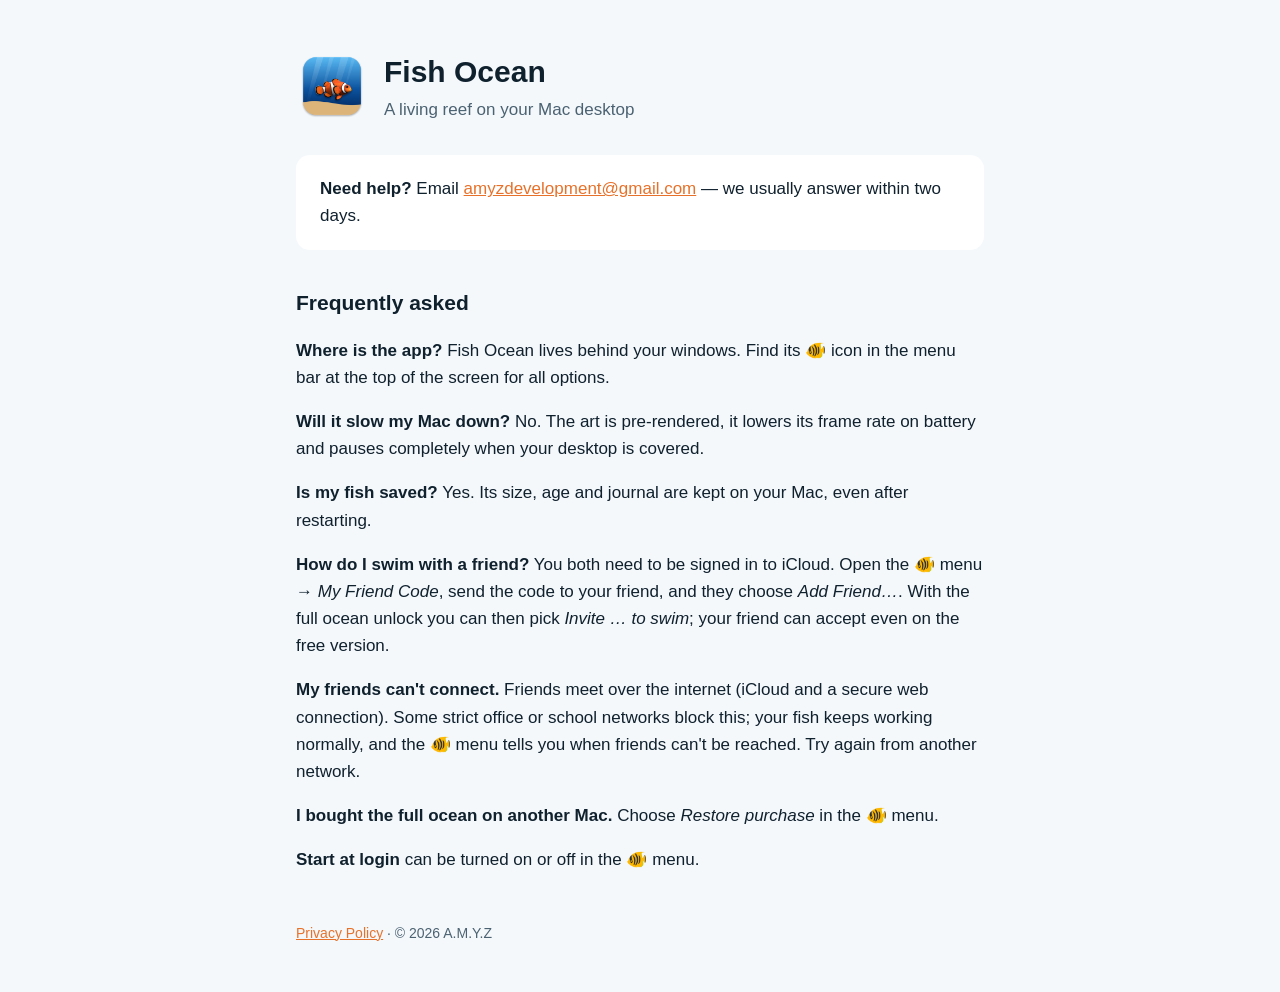
==== index.html @ 6734970a "Friends are internet-only; free users can accept visits; network-blocked help Co-Authored-By: Claude" ====
<!doctype html><html lang="en"><head><meta charset="utf-8"><meta name="viewport" content="width=device-width,initial-scale=1">
<title>Fish Ocean — Support</title><link rel="stylesheet" href="style.css"><link rel="icon" href="icon.png"></head><body><main>
<header><img src="icon.png" alt=""><div><h1>Fish Ocean</h1><p class="sub">A living reef on your Mac desktop</p></div></header>
<div class="card"><strong>Need help?</strong> Email <a href="mailto:amyzdevelopment@gmail.com">amyzdevelopment@gmail.com</a> — we usually answer within two days.</div>
<h2>Frequently asked</h2>
<p><strong>Where is the app?</strong> Fish Ocean lives behind your windows. Find its 🐠 icon in the menu bar at the top of the screen for all options.</p>
<p><strong>Will it slow my Mac down?</strong> No. The art is pre-rendered, it lowers its frame rate on battery and pauses completely when your desktop is covered.</p>
<p><strong>Is my fish saved?</strong> Yes. Its size, age and journal are kept on your Mac, even after restarting.</p>
<p><strong>How do I swim with a friend?</strong> You both need to be signed in to iCloud. Open the 🐠 menu → <em>My Friend Code</em>, send the code to your friend, and they choose <em>Add Friend…</em>. With the full ocean unlock you can then pick <em>Invite … to swim</em>; your friend can accept even on the free version.</p>
<p><strong>My friends can't connect.</strong> Friends meet over the internet (iCloud and a secure web connection). Some strict office or school networks block this; your fish keeps working normally, and the 🐠 menu tells you when friends can't be reached. Try again from another network.</p>
<p><strong>I bought the full ocean on another Mac.</strong> Choose <em>Restore purchase</em> in the 🐠 menu.</p>
<p><strong>Start at login</strong> can be turned on or off in the 🐠 menu.</p>
<footer><a href="privacy.html">Privacy Policy</a> · © 2026 A.M.Y.Z</footer>
</main></body></html>
---- style.css ----
:root{--bg:#f4f8fb;--fg:#10212e;--muted:#4b6272;--accent:#e8712a;--card:#fff}
@media (prefers-color-scheme:dark){:root{--bg:#07131c;--fg:#e6f0f6;--muted:#9bb3c2;--card:#0e2230}}
*{box-sizing:border-box}body{margin:0;background:var(--bg);color:var(--fg);font:17px/1.6 -apple-system,BlinkMacSystemFont,"Helvetica Neue",sans-serif}
main{max-width:720px;margin:0 auto;padding:48px 16px}
header{display:flex;gap:16px;align-items:center;margin-bottom:32px}header img{width:72px;height:72px}
h1{margin:0;font-size:30px}h2{margin-top:36px;font-size:21px}.sub{color:var(--muted);margin:0}
a{color:var(--accent)}.card{background:var(--card);border-radius:14px;padding:20px 24px;margin:16px 0}
footer{margin-top:48px;color:var(--muted);font-size:14px}
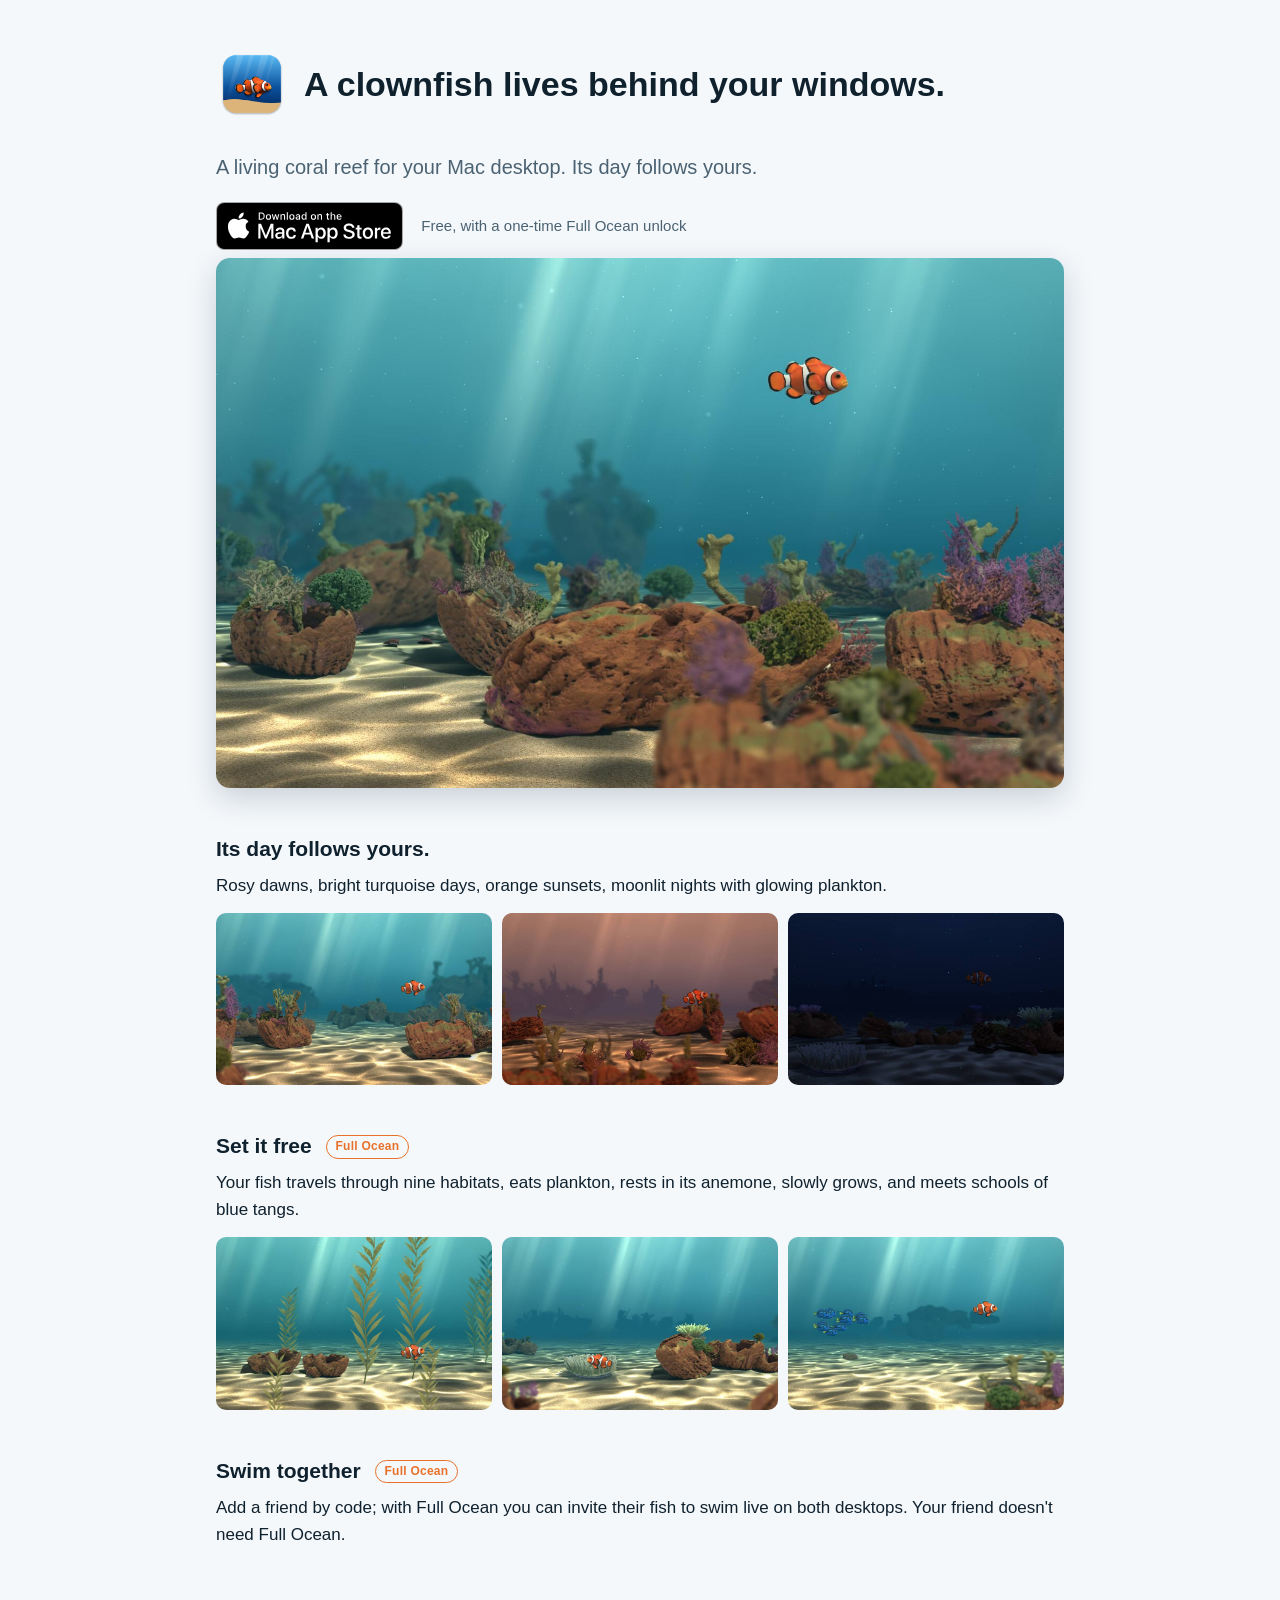
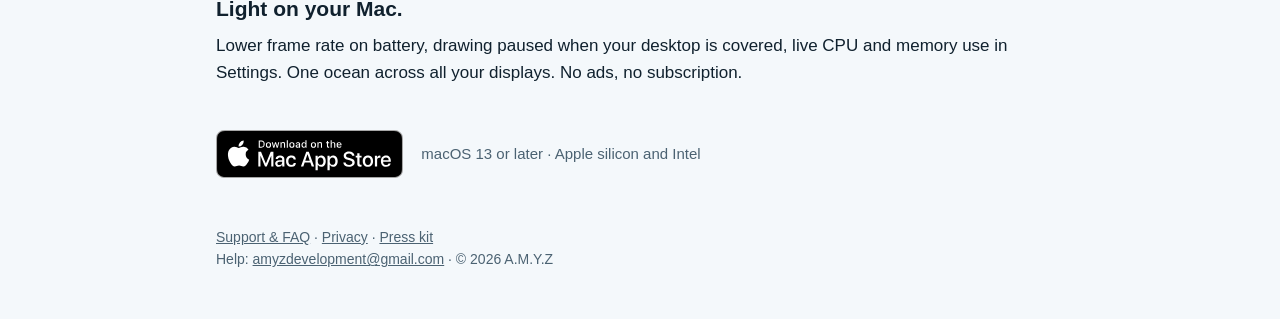
==== commit 5c5dba38: "Landing page at the root (support FAQ moves to support.html, fixed for 1.2), press kit page, images " ====
--- a/index.html
+++ b/index.html
@@ -1,14 +1,87 @@
 <!doctype html><html lang="en"><head><meta charset="utf-8"><meta name="viewport" content="width=device-width,initial-scale=1">
-<title>Fish Ocean — Support</title><link rel="stylesheet" href="style.css"><link rel="icon" href="icon.png"></head><body><main>
-<header><img src="icon.png" alt=""><div><h1>Fish Ocean</h1><p class="sub">A living reef on your Mac desktop</p></div></header>
-<div class="card"><strong>Need help?</strong> Email <a href="mailto:amyzdevelopment@gmail.com">amyzdevelopment@gmail.com</a> — we usually answer within two days.</div>
-<h2>Frequently asked</h2>
-<p><strong>Where is the app?</strong> Fish Ocean lives behind your windows. Find its 🐠 icon in the menu bar at the top of the screen for all options.</p>
-<p><strong>Will it slow my Mac down?</strong> No. The art is pre-rendered, it lowers its frame rate on battery and pauses completely when your desktop is covered.</p>
-<p><strong>Is my fish saved?</strong> Yes. Its size, age and journal are kept on your Mac, even after restarting.</p>
-<p><strong>How do I swim with a friend?</strong> You both need to be signed in to iCloud. Open the 🐠 menu → <em>My Friend Code</em>, send the code to your friend, and they choose <em>Add Friend…</em>. With the full ocean unlock you can then pick <em>Invite … to swim</em>; your friend can accept even on the free version.</p>
-<p><strong>My friends can't connect.</strong> Friends meet over the internet (iCloud and a secure web connection). Some strict office or school networks block this; your fish keeps working normally, and the 🐠 menu tells you when friends can't be reached. Try again from another network.</p>
-<p><strong>I bought the full ocean on another Mac.</strong> Choose <em>Restore purchase</em> in the 🐠 menu.</p>
-<p><strong>Start at login</strong> can be turned on or off in the 🐠 menu.</p>
-<footer><a href="privacy.html">Privacy Policy</a> · © 2026 A.M.Y.Z</footer>
+<title>Fish Ocean: live aquarium wallpaper for Mac</title>
+<meta name="description" content="A clownfish lives in a coral reef behind your windows. A living wallpaper for macOS that follows your time of day. Free on the Mac App Store.">
+<meta property="og:title" content="Fish Ocean: a clownfish lives behind your windows">
+<meta property="og:description" content="A living coral reef for your Mac desktop. Its day follows yours. Free on the Mac App Store.">
+<meta property="og:image" content="https://amityazdan.github.io/fishocean/img/hero-day.jpg">
+<meta property="og:type" content="website">
+<link rel="stylesheet" href="style.css"><link rel="icon" href="icon.png">
+<style>
+  main{max-width:880px}
+  .hero{margin:8px 0 28px}
+  .hero img,.hero video{display:block;width:100%;height:auto;border-radius:14px;box-shadow:0 10px 30px rgba(0,30,50,.18)}
+  .cta{display:flex;flex-wrap:wrap;align-items:center;gap:12px 18px;margin:20px 0 8px}
+  .cta img{height:48px;width:auto;display:block}
+  .cta span{color:var(--muted);font-size:15px}
+  .lead{font-size:20px;line-height:1.5;margin:6px 0 0;color:var(--muted)}
+  h1{font-size:34px;line-height:1.2}
+  section{margin:44px 0}
+  section h2{margin:0 0 6px}
+  section p{margin:0 0 14px}
+  .tag{display:inline-block;font-size:12px;font-weight:600;letter-spacing:.02em;color:var(--accent);border:1px solid var(--accent);border-radius:999px;padding:1px 9px;margin-left:8px;vertical-align:3px}
+  .row3{display:grid;grid-template-columns:repeat(3,1fr);gap:10px}
+  .row2{display:grid;grid-template-columns:repeat(2,1fr);gap:10px}
+  .row3 img,.row2 img{width:100%;height:auto;border-radius:10px;display:block}
+  ul.plain{padding-left:20px;margin:0}
+  footer a{color:var(--muted)}
+  .cta .badge-dark{display:none}
+  @media (prefers-color-scheme:dark){.cta .badge-light{display:none}.cta .badge-dark{display:block}}
+  @media (max-width:600px){h1{font-size:28px}.lead{font-size:18px}.row3{grid-template-columns:1fr}.row2{grid-template-columns:1fr}}
+</style></head><body><main>
+
+<header><img src="icon.png" alt=""><div><h1>A clownfish lives behind your windows.</h1></div></header>
+<p class="lead">A living coral reef for your Mac desktop. Its day follows yours.</p>
+
+<div class="cta">
+    <a href="https://apps.apple.com/app/id6816492901" aria-label="Download Fish Ocean on the Mac App Store">
+    <img class="badge-light" src="img/badge-mac-black.svg" alt="Download on the Mac App Store">
+    <img class="badge-dark" src="img/badge-mac-white.svg" alt="Download on the Mac App Store">
+  </a>
+  <span>Free, with a one-time Full Ocean unlock</span>
+</div>
+
+<figure class="hero"><img src="img/hero-day.jpg" alt="A clownfish swimming over a coral reef on a bright turquoise day" width="1600" height="1000"></figure>
+
+<section>
+  <h2>Its day follows yours.</h2>
+  <p>Rosy dawns, bright turquoise days, orange sunsets, moonlit nights with glowing plankton.</p>
+  <div class="row3">
+    <img src="img/day.jpg" alt="The reef on a bright turquoise day" loading="lazy">
+    <img src="img/warm.jpg" alt="The reef in warm, rosy light" loading="lazy">
+    <img src="img/night.jpg" alt="The reef at night with glowing plankton" loading="lazy">
+  </div>
+</section>
+
+<section>
+  <h2>Set it free <span class="tag">Full Ocean</span></h2>
+  <p>Your fish travels through nine habitats, eats plankton, rests in its anemone, slowly grows, and meets schools of blue tangs.</p>
+  <div class="row3">
+    <img src="img/kelp.jpg" alt="The clownfish swimming through a kelp forest" loading="lazy">
+    <img src="img/anemone.jpg" alt="The clownfish resting in its anemone" loading="lazy">
+    <img src="img/tangs.jpg" alt="A school of blue tangs passing the clownfish" loading="lazy">
+  </div>
+</section>
+
+<section>
+  <h2>Swim together <span class="tag">Full Ocean</span></h2>
+  <p>Add a friend by code; with Full Ocean you can invite their fish to swim live on both desktops. Your friend doesn't need Full Ocean.</p>
+  </section>
+
+<section>
+  <h2>Light on your Mac.</h2>
+  <p>Lower frame rate on battery, drawing paused when your desktop is covered, live CPU and memory use in Settings. One ocean across all your displays. No ads, no subscription.</p>
+</section>
+
+<div class="cta">
+  <a href="https://apps.apple.com/app/id6816492901" aria-label="Download Fish Ocean on the Mac App Store">
+    <img class="badge-light" src="img/badge-mac-black.svg" alt="Download on the Mac App Store">
+    <img class="badge-dark" src="img/badge-mac-white.svg" alt="Download on the Mac App Store">
+  </a>
+  <span>macOS 13 or later · Apple silicon and Intel</span>
+</div>
+
+<footer>
+  <a href="support.html">Support &amp; FAQ</a> · <a href="privacy.html">Privacy</a> · <a href="press.html">Press kit</a><br>
+  Help: <a href="mailto:amyzdevelopment@gmail.com">amyzdevelopment@gmail.com</a> · © 2026 A.M.Y.Z
+</footer>
 </main></body></html>
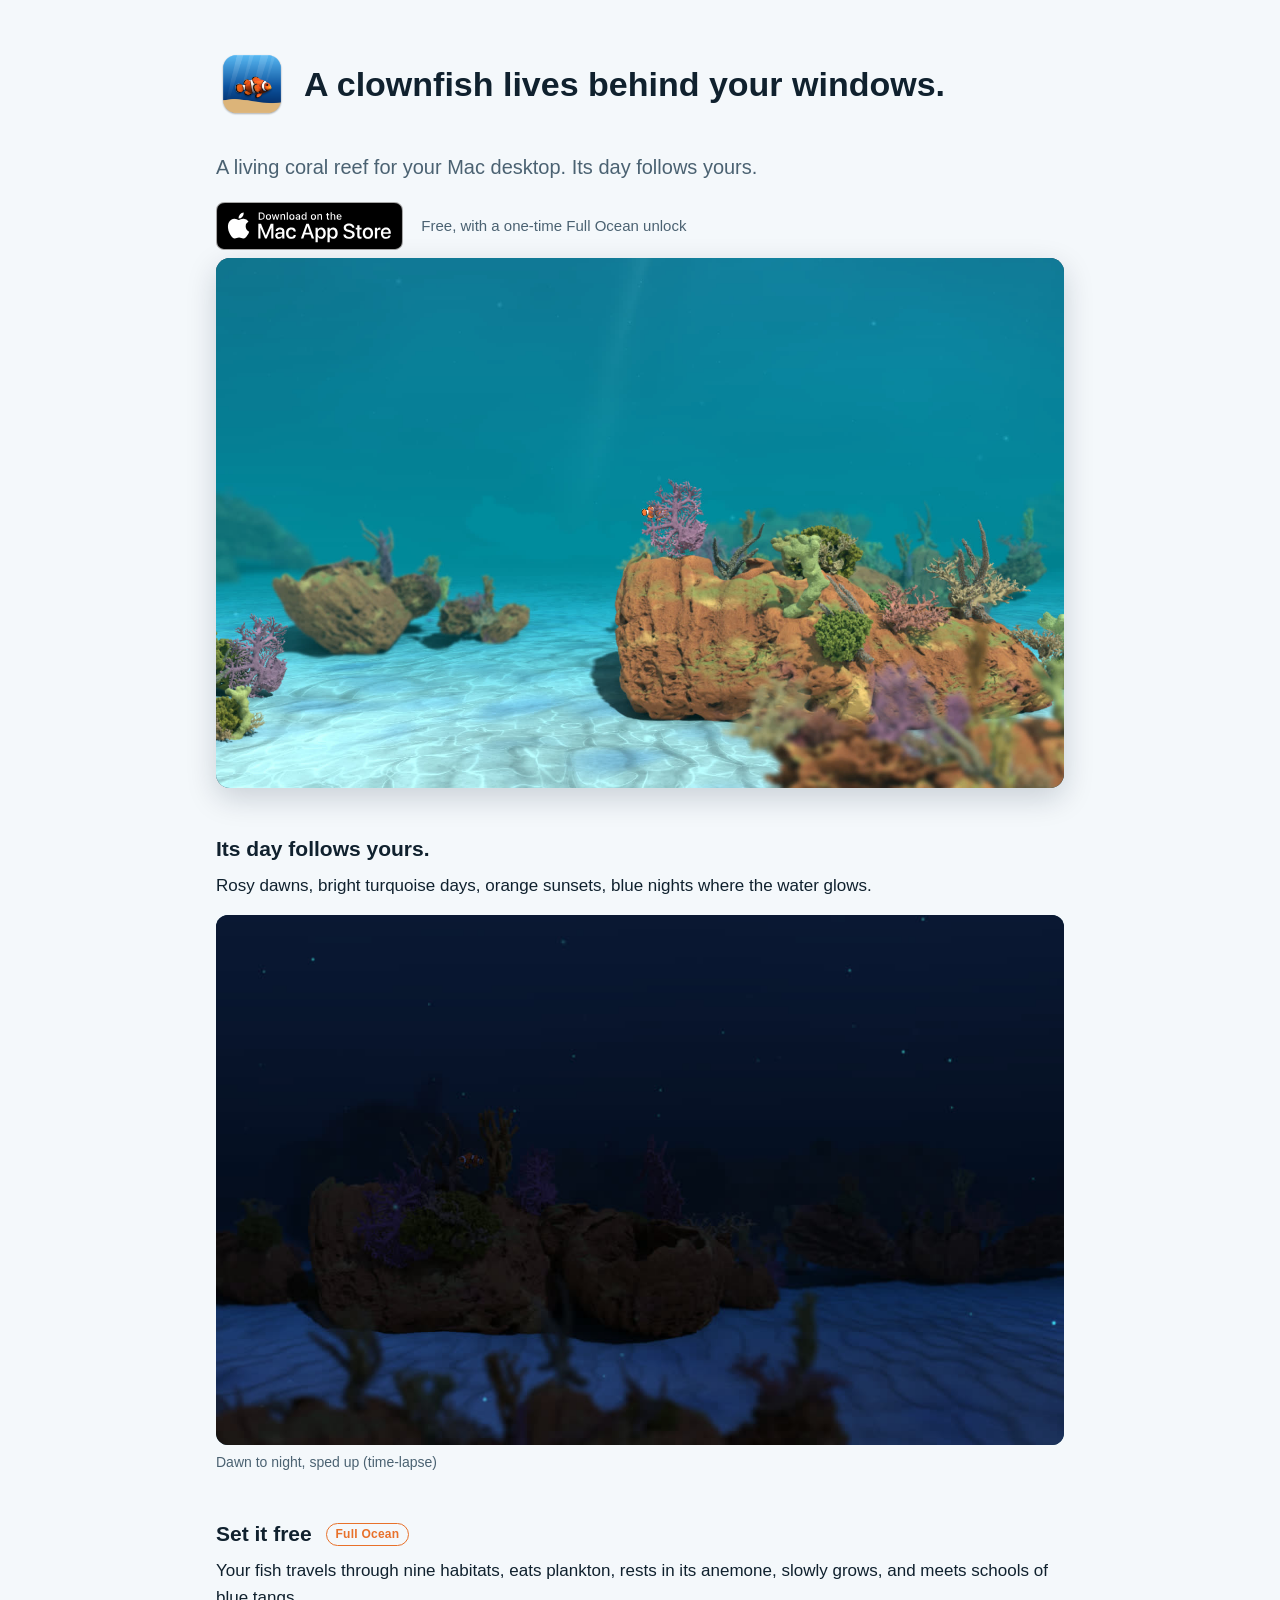
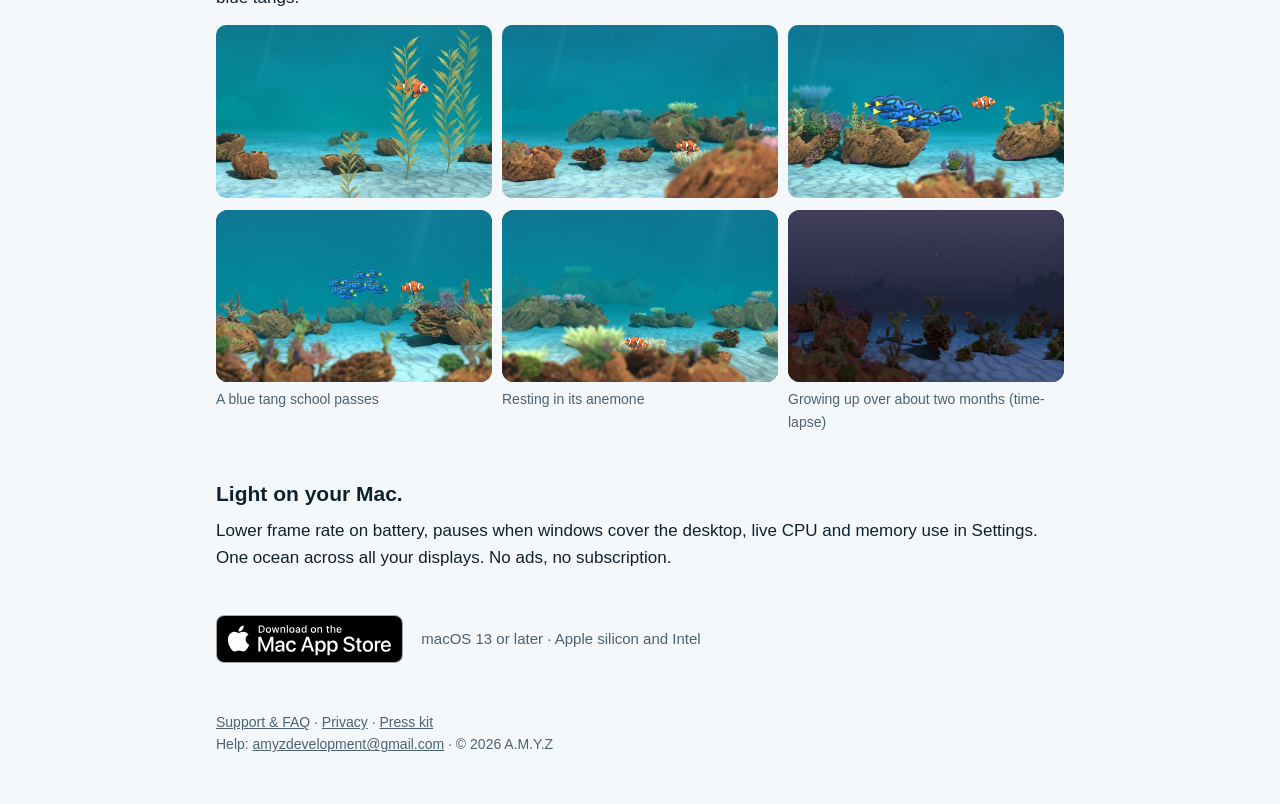
==== commit 25b4212f: "Landing: real 1.3.1 videos (free hero, day cycle, tangs, rest, growth) and new stills; plankton word" ====
--- a/index.html
+++ b/index.html
@@ -27,7 +27,15 @@
   .cta .badge-dark{display:none}
   @media (prefers-color-scheme:dark){.cta .badge-light{display:none}.cta .badge-dark{display:block}}
   @media (max-width:600px){h1{font-size:28px}.lead{font-size:18px}.row3{grid-template-columns:1fr}.row2{grid-template-columns:1fr}}
-</style></head><body><main>
+</style><style>
+video{display:block;width:100%;height:auto;border-radius:12px;background:#0b3a4f}
+.clip{margin:16px 0 0}.clip figcaption,.clips figcaption{font-size:14px;color:var(--muted);margin-top:6px}
+.clips{margin-top:12px}.clips figure{margin:0}
+</style>
+<script>
+document.addEventListener('DOMContentLoaded',function(){if(window.matchMedia&&matchMedia('(prefers-reduced-motion: reduce)').matches){document.querySelectorAll('video').forEach(function(v){v.removeAttribute('autoplay');v.pause();v.currentTime=0;});}});
+</script>
+</head><body><main>
 
 <header><img src="icon.png" alt=""><div><h1>A clownfish lives behind your windows.</h1></div></header>
 <p class="lead">A living coral reef for your Mac desktop. Its day follows yours.</p>
@@ -40,16 +48,12 @@
   <span>Free, with a one-time Full Ocean unlock</span>
 </div>
 
-<figure class="hero"><img src="img/hero-day.jpg" alt="A clownfish swimming over a coral reef on a bright turquoise day" width="1600" height="1000"></figure>
+<figure class="hero"><video src="img/hero.mp4" poster="img/hero-poster.jpg" width="1600" height="1000" autoplay muted loop playsinline preload="metadata" aria-label="A young clownfish swimming over its home reef: the free version"></video></figure>
 
 <section>
   <h2>Its day follows yours.</h2>
-  <p>Rosy dawns, bright turquoise days, orange sunsets, moonlit nights with glowing plankton.</p>
-  <div class="row3">
-    <img src="img/day.jpg" alt="The reef on a bright turquoise day" loading="lazy">
-    <img src="img/warm.jpg" alt="The reef in warm, rosy light" loading="lazy">
-    <img src="img/night.jpg" alt="The reef at night with glowing plankton" loading="lazy">
-  </div>
+  <p>Rosy dawns, bright turquoise days, orange sunsets, blue nights where the water glows.</p>
+  <figure class="clip"><video src="img/daycycle.mp4" poster="img/daycycle-poster.jpg" width="960" height="600" autoplay muted loop playsinline preload="metadata" aria-label="The reef from dawn through day and sunset to night"></video><figcaption>Dawn to night, sped up (time-lapse)</figcaption></figure>
 </section>
 
 <section>
@@ -60,16 +64,17 @@
     <img src="img/anemone.jpg" alt="The clownfish resting in its anemone" loading="lazy">
     <img src="img/tangs.jpg" alt="A school of blue tangs passing the clownfish" loading="lazy">
   </div>
+  <div class="row3 clips">
+    <figure><video src="img/tangs.mp4" poster="img/tangs-poster.jpg" width="960" height="600" autoplay muted loop playsinline preload="metadata" aria-label="A blue tang school swimming past the clownfish"></video><figcaption>A blue tang school passes</figcaption></figure>
+    <figure><video src="img/rest.mp4" poster="img/rest-poster.jpg" width="960" height="600" autoplay muted loop playsinline preload="metadata" aria-label="The clownfish resting in its anemone"></video><figcaption>Resting in its anemone</figcaption></figure>
+    <figure><video src="img/growth.mp4" poster="img/growth-poster.jpg" width="960" height="600" autoplay muted loop playsinline preload="metadata" aria-label="The clownfish growing up over about two months, sped up"></video><figcaption>Growing up over about two months (time-lapse)</figcaption></figure>
+  </div>
 </section>
 
-<section>
-  <h2>Swim together <span class="tag">Full Ocean</span></h2>
-  <p>Add a friend by code; with Full Ocean you can invite their fish to swim live on both desktops. Your friend doesn't need Full Ocean.</p>
-  </section>
 
 <section>
   <h2>Light on your Mac.</h2>
-  <p>Lower frame rate on battery, drawing paused when your desktop is covered, live CPU and memory use in Settings. One ocean across all your displays. No ads, no subscription.</p>
+  <p>Lower frame rate on battery, pauses when windows cover the desktop, live CPU and memory use in Settings. One ocean across all your displays. No ads, no subscription.</p>
 </section>
 
 <div class="cta">
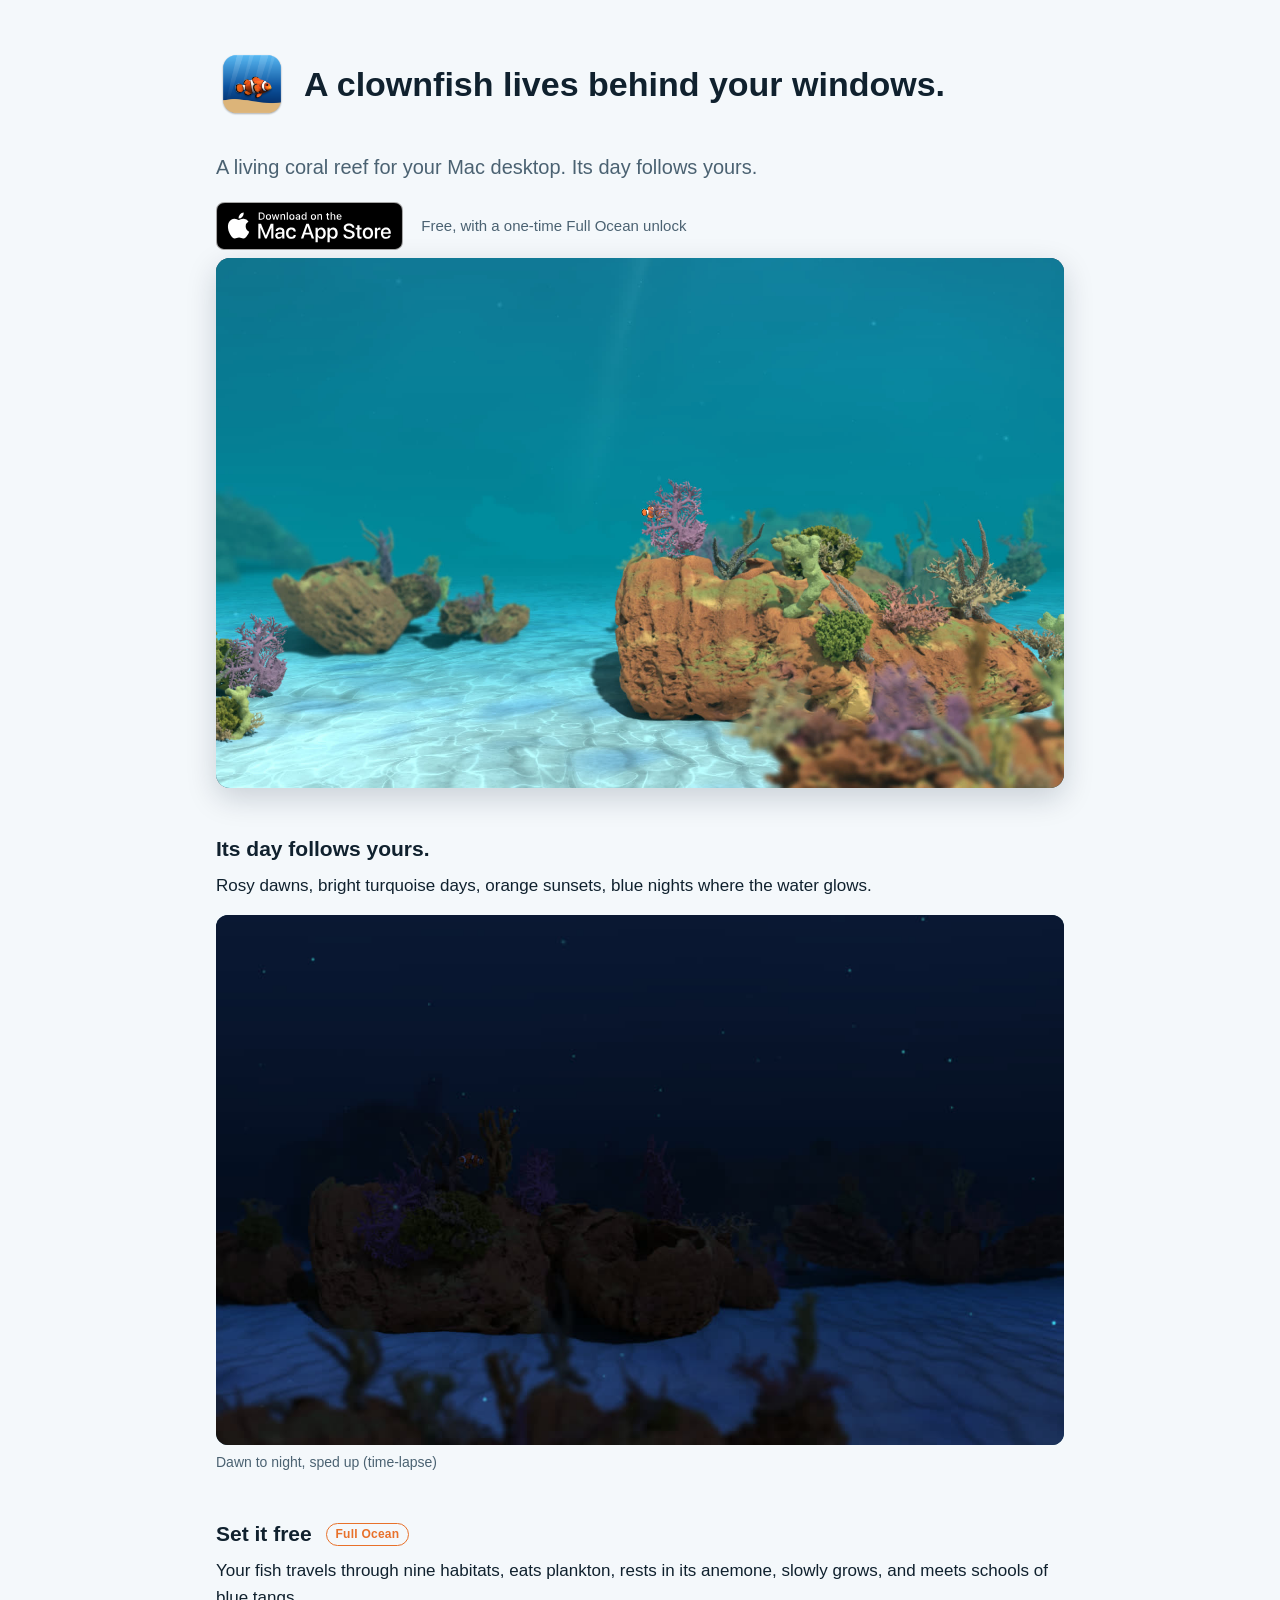
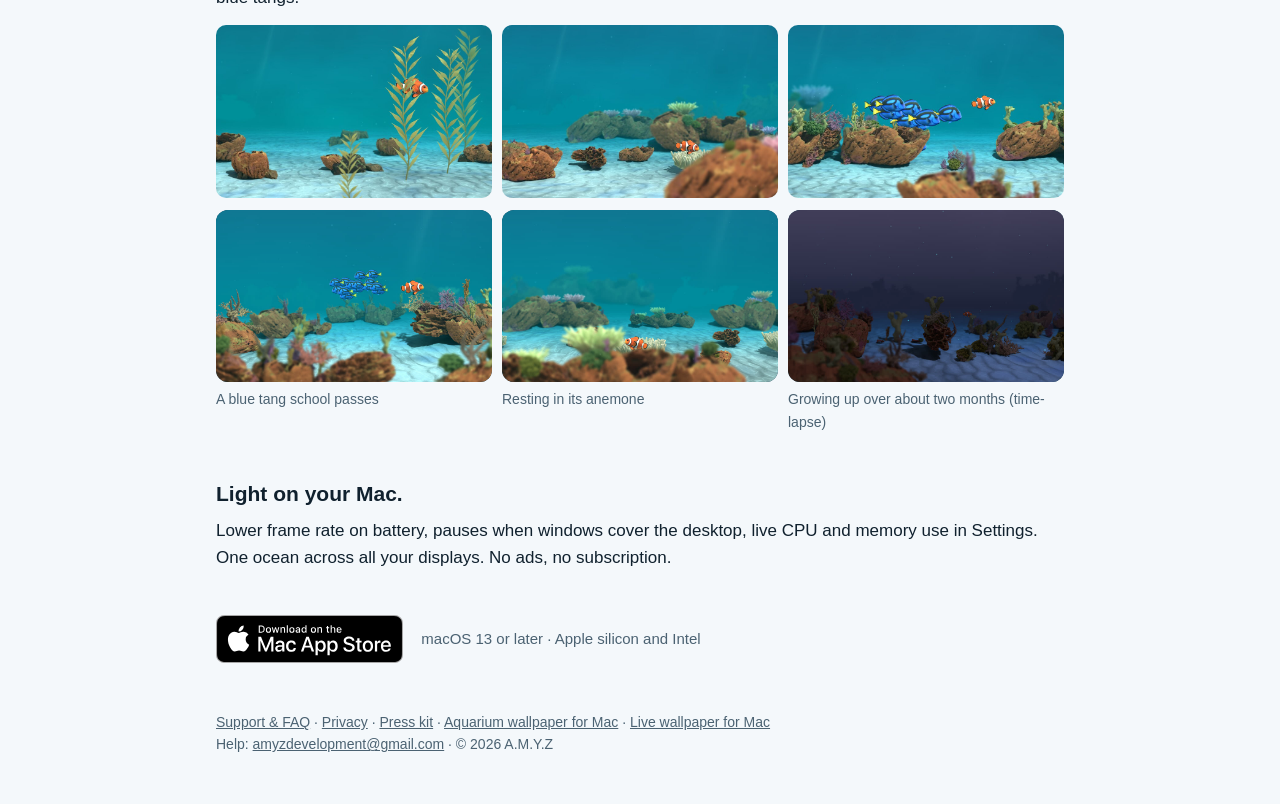
==== commit 8903bade: "Search pages (aquarium / live wallpaper for Mac) with real videos; downloadable press kit Co-Authore" ====
--- a/index.html
+++ b/index.html
@@ -86,7 +86,7 @@
 </div>
 
 <footer>
-  <a href="support.html">Support &amp; FAQ</a> · <a href="privacy.html">Privacy</a> · <a href="press.html">Press kit</a><br>
+  <a href="support.html">Support &amp; FAQ</a> · <a href="privacy.html">Privacy</a> · <a href="press.html">Press kit</a> · <a href="aquarium-wallpaper-mac.html">Aquarium wallpaper for Mac</a> · <a href="live-wallpaper-mac.html">Live wallpaper for Mac</a><br>
   Help: <a href="mailto:amyzdevelopment@gmail.com">amyzdevelopment@gmail.com</a> · © 2026 A.M.Y.Z
 </footer>
 </main></body></html>
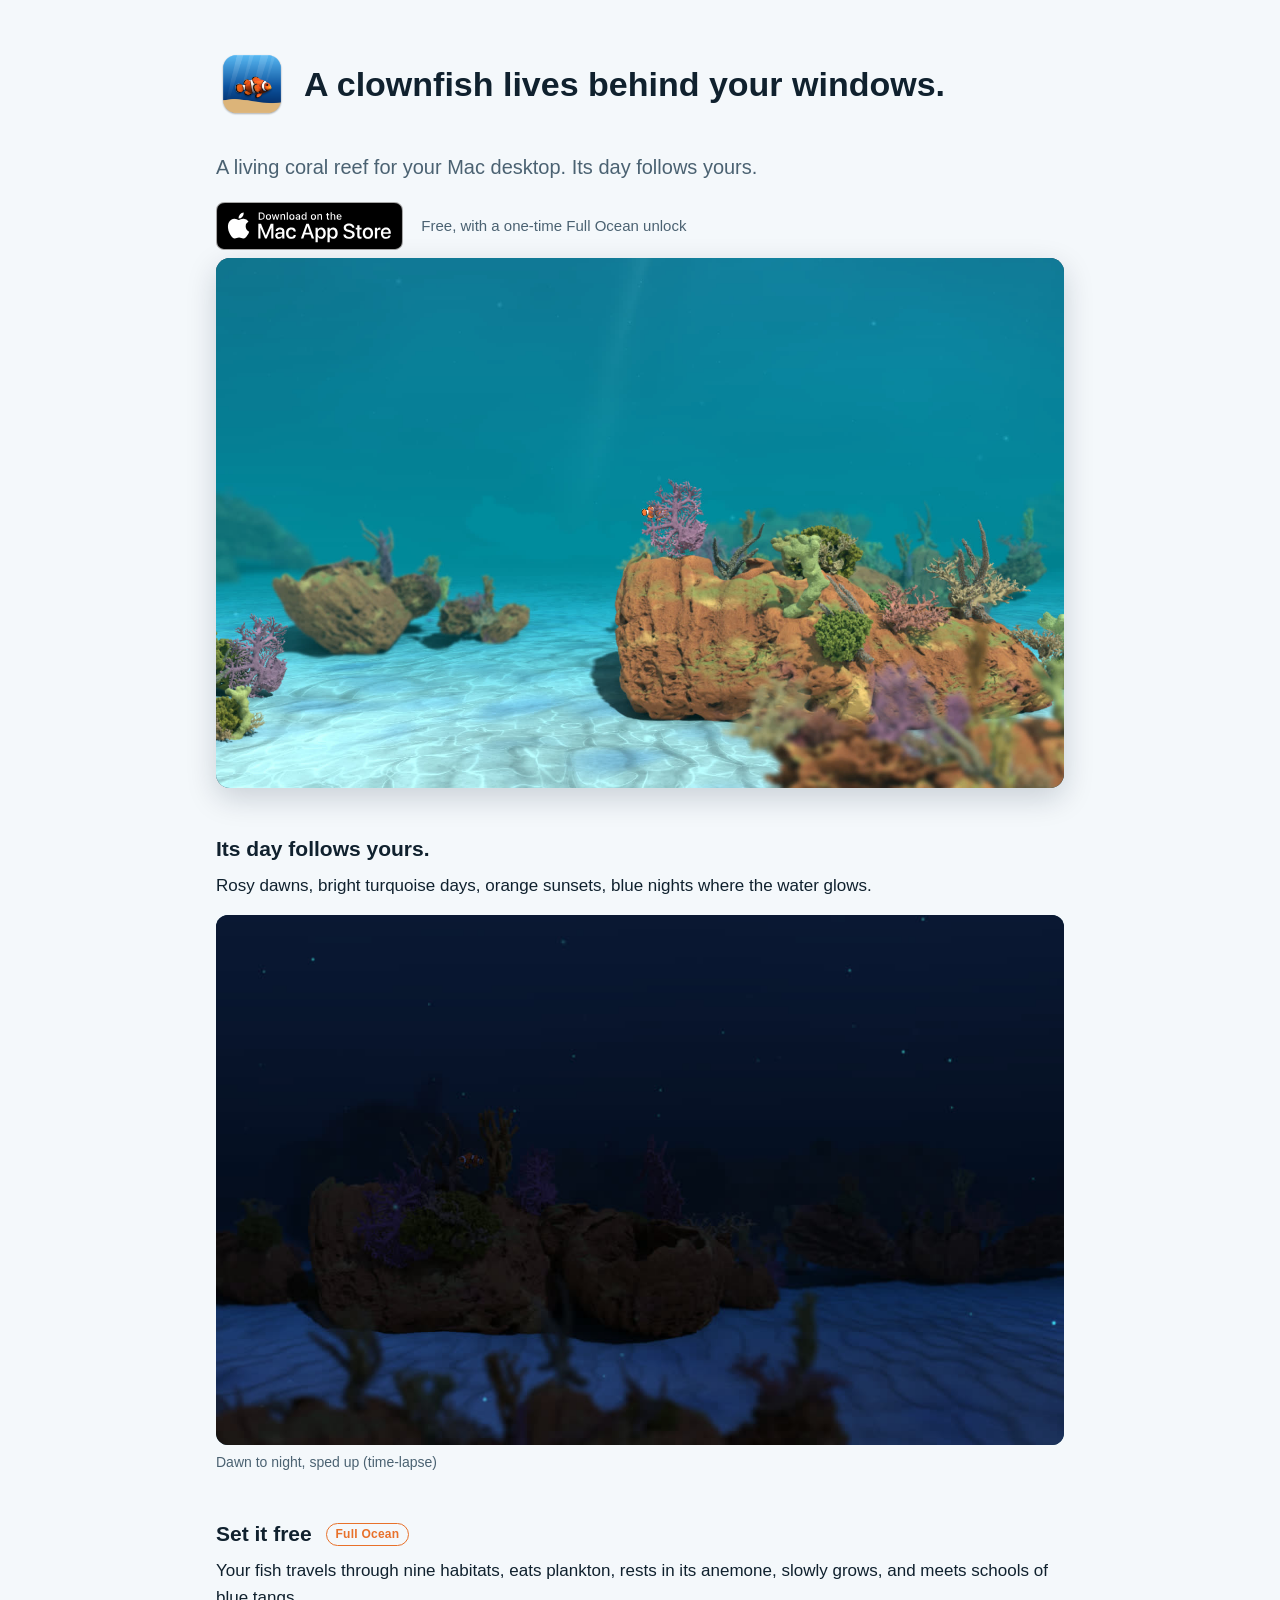
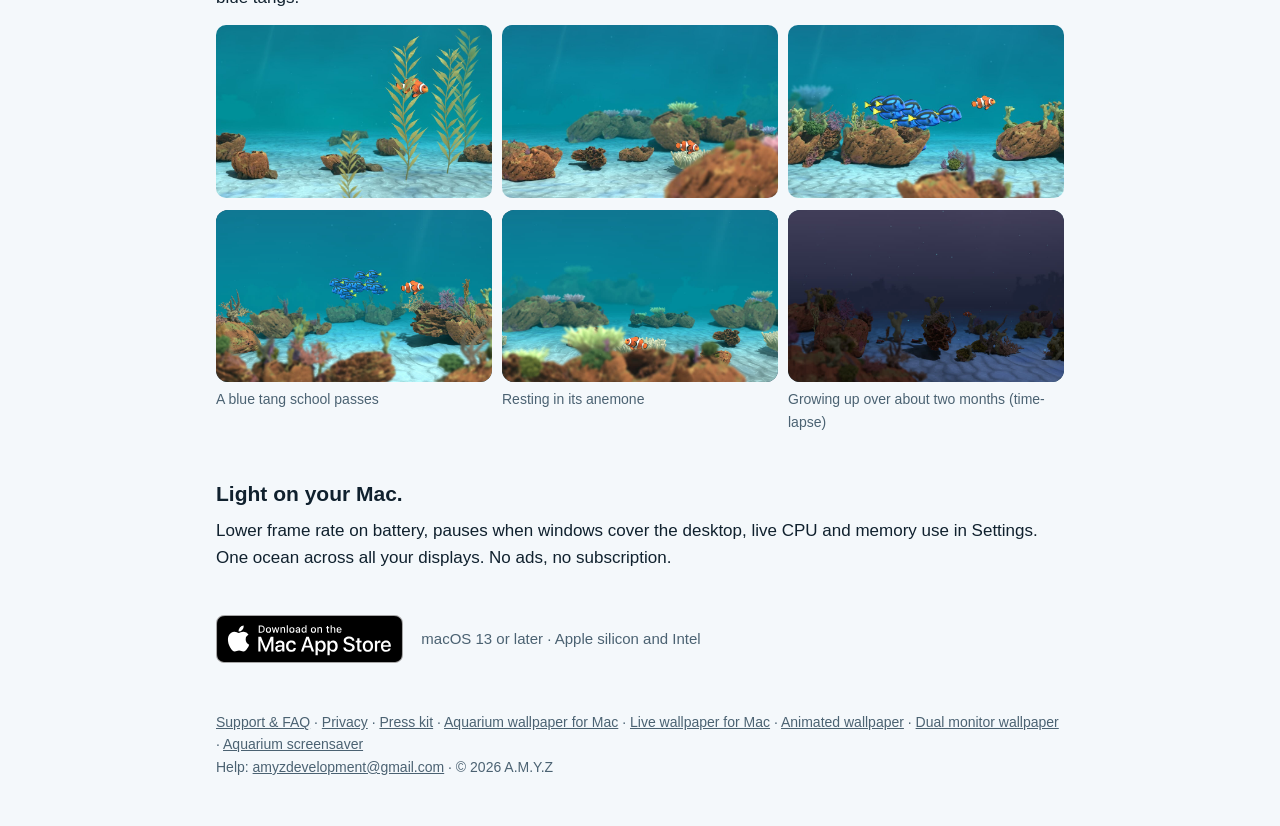
==== commit f6069270: "Search pages (animated, dual monitor, aquarium screensaver) and per-page App Store campaign links (p" ====
--- a/index.html
+++ b/index.html
@@ -41,7 +41,7 @@
 <p class="lead">A living coral reef for your Mac desktop. Its day follows yours.</p>
 
 <div class="cta">
-    <a href="https://apps.apple.com/app/id6816492901" aria-label="Download Fish Ocean on the Mac App Store">
+    <a href="https://apps.apple.com/app/apple-store/id6816492901?pt=125300087&amp;ct=site-home&amp;mt=8" aria-label="Download Fish Ocean on the Mac App Store">
     <img class="badge-light" src="img/badge-mac-black.svg" alt="Download on the Mac App Store">
     <img class="badge-dark" src="img/badge-mac-white.svg" alt="Download on the Mac App Store">
   </a>
@@ -78,7 +78,7 @@
 </section>
 
 <div class="cta">
-  <a href="https://apps.apple.com/app/id6816492901" aria-label="Download Fish Ocean on the Mac App Store">
+  <a href="https://apps.apple.com/app/apple-store/id6816492901?pt=125300087&amp;ct=site-home&amp;mt=8" aria-label="Download Fish Ocean on the Mac App Store">
     <img class="badge-light" src="img/badge-mac-black.svg" alt="Download on the Mac App Store">
     <img class="badge-dark" src="img/badge-mac-white.svg" alt="Download on the Mac App Store">
   </a>
@@ -86,7 +86,7 @@
 </div>
 
 <footer>
-  <a href="support.html">Support &amp; FAQ</a> · <a href="privacy.html">Privacy</a> · <a href="press.html">Press kit</a> · <a href="aquarium-wallpaper-mac.html">Aquarium wallpaper for Mac</a> · <a href="live-wallpaper-mac.html">Live wallpaper for Mac</a><br>
+  <a href="support.html">Support &amp; FAQ</a> · <a href="privacy.html">Privacy</a> · <a href="press.html">Press kit</a> · <a href="aquarium-wallpaper-mac.html">Aquarium wallpaper for Mac</a> · <a href="live-wallpaper-mac.html">Live wallpaper for Mac</a> · <a href="animated-wallpaper-mac.html">Animated wallpaper</a> · <a href="dual-monitor-wallpaper-mac.html">Dual monitor wallpaper</a> · <a href="aquarium-screensaver-mac.html">Aquarium screensaver</a><br>
   Help: <a href="mailto:amyzdevelopment@gmail.com">amyzdevelopment@gmail.com</a> · © 2026 A.M.Y.Z
 </footer>
 </main></body></html>
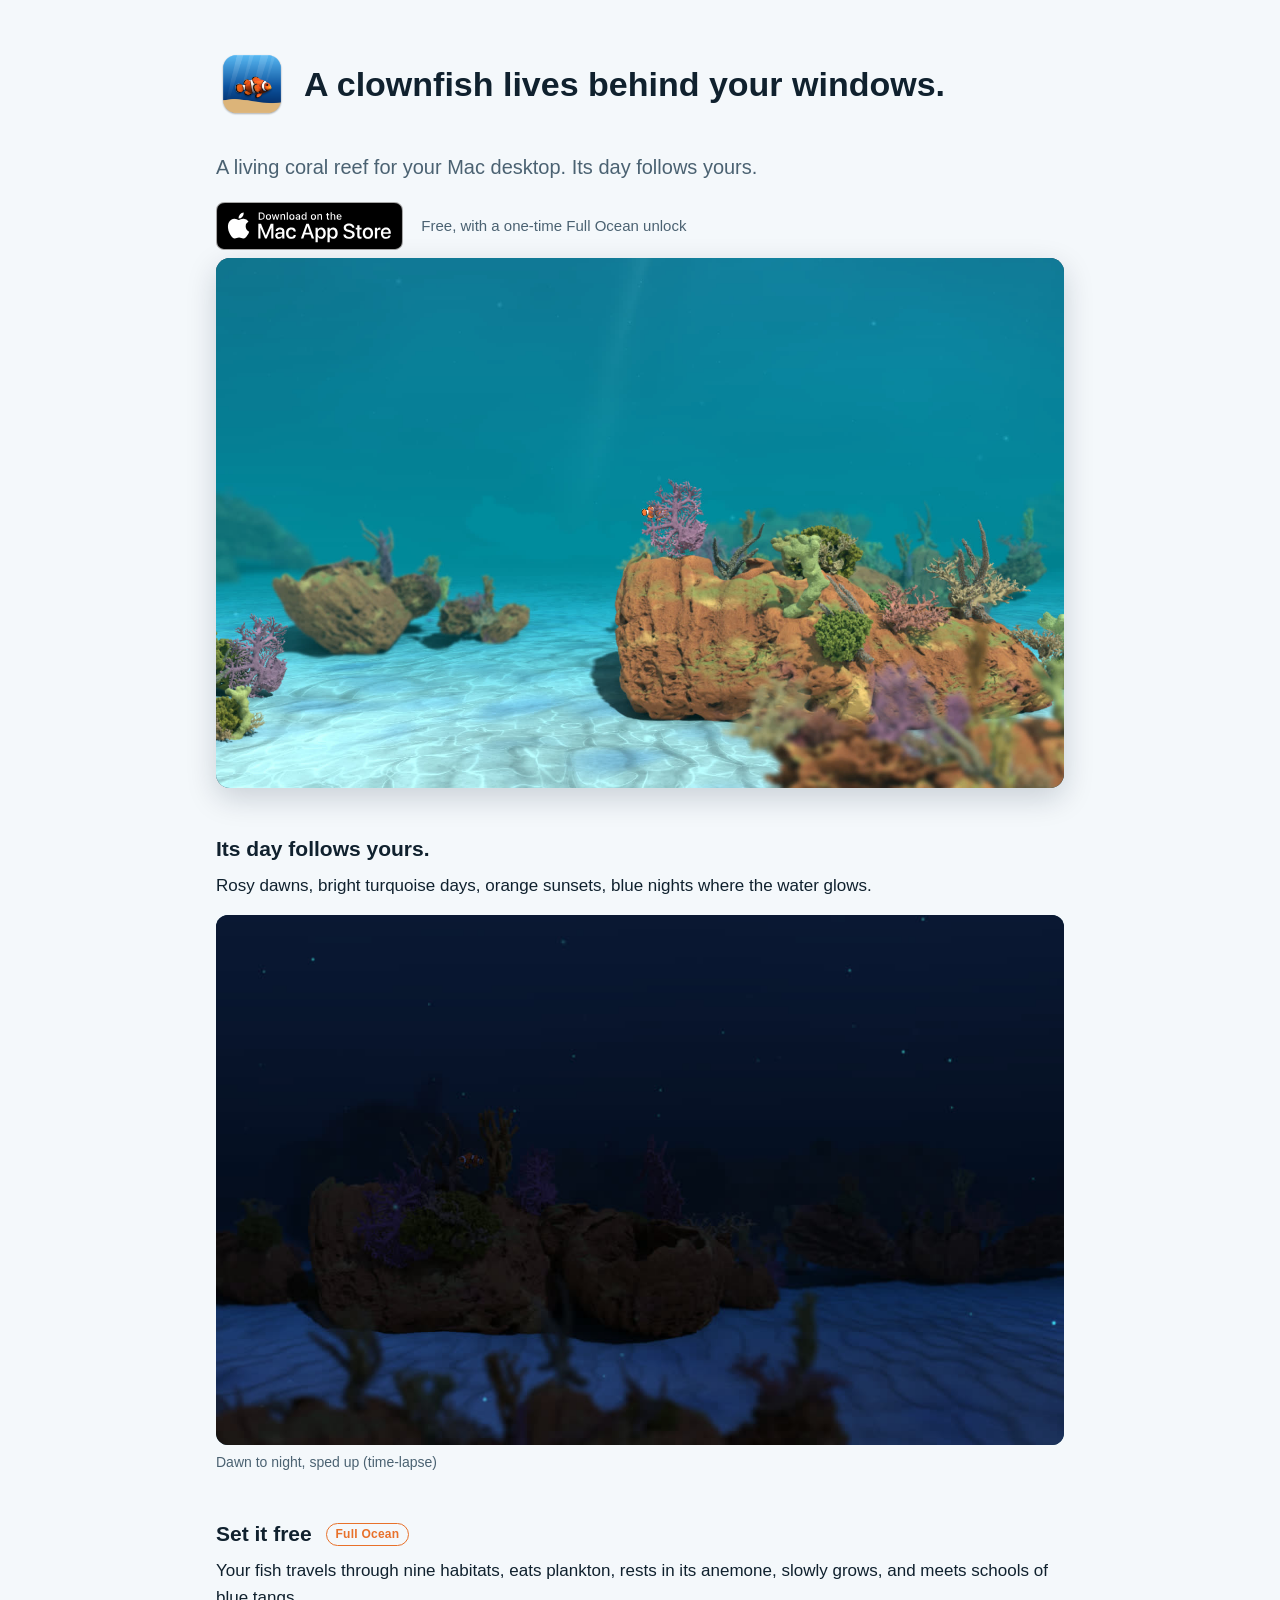
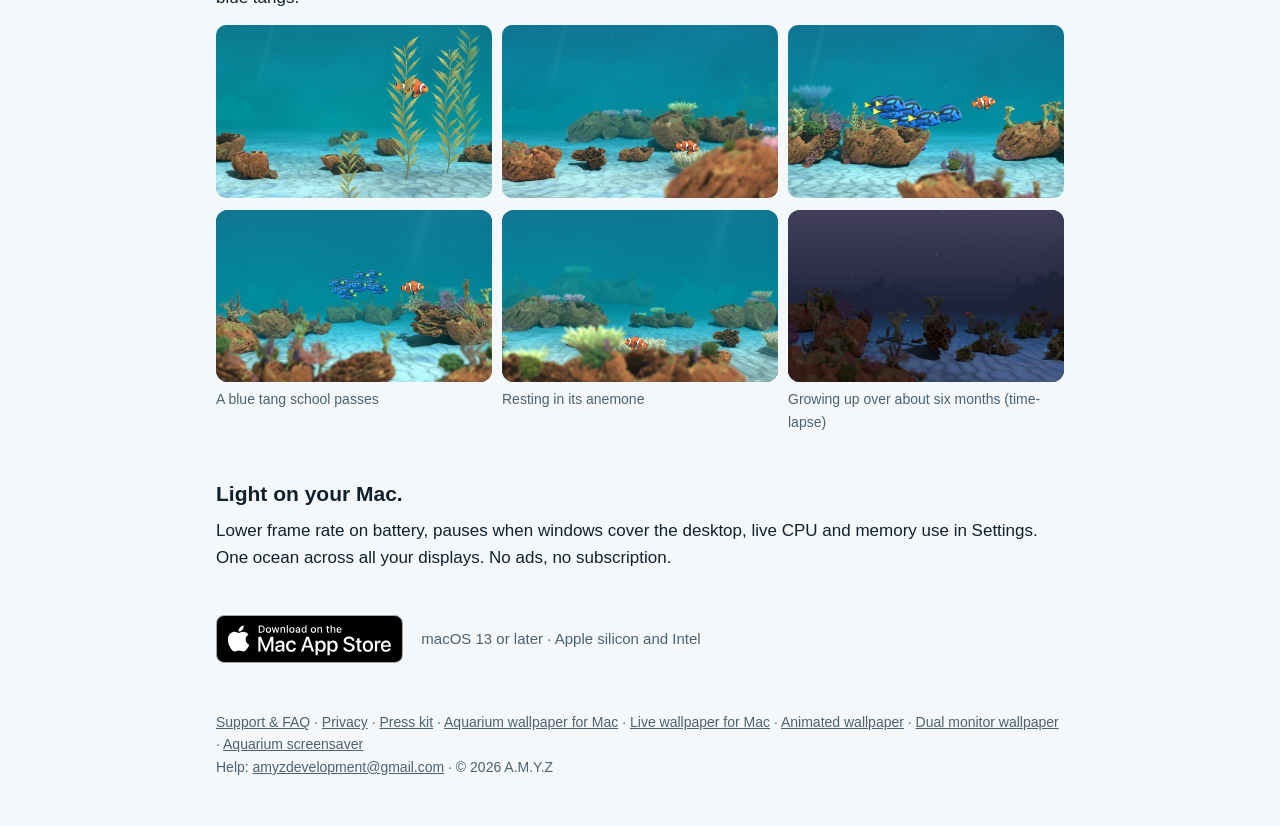
==== commit 2a381477: "Site: the fish grows over about six months (Mac 1.4.2 / Windows 1.0.3 and later)" ====
--- a/index.html
+++ b/index.html
@@ -67,7 +67,7 @@
   <div class="row3 clips">
     <figure><video src="img/tangs.mp4" poster="img/tangs-poster.jpg" width="960" height="600" autoplay muted loop playsinline preload="metadata" aria-label="A blue tang school swimming past the clownfish"></video><figcaption>A blue tang school passes</figcaption></figure>
     <figure><video src="img/rest.mp4" poster="img/rest-poster.jpg" width="960" height="600" autoplay muted loop playsinline preload="metadata" aria-label="The clownfish resting in its anemone"></video><figcaption>Resting in its anemone</figcaption></figure>
-    <figure><video src="img/growth.mp4" poster="img/growth-poster.jpg" width="960" height="600" autoplay muted loop playsinline preload="metadata" aria-label="The clownfish growing up over about two months, sped up"></video><figcaption>Growing up over about two months (time-lapse)</figcaption></figure>
+    <figure><video src="img/growth.mp4" poster="img/growth-poster.jpg" width="960" height="600" autoplay muted loop playsinline preload="metadata" aria-label="The clownfish growing up over about six months, sped up"></video><figcaption>Growing up over about six months (time-lapse)</figcaption></figure>
   </div>
 </section>
 
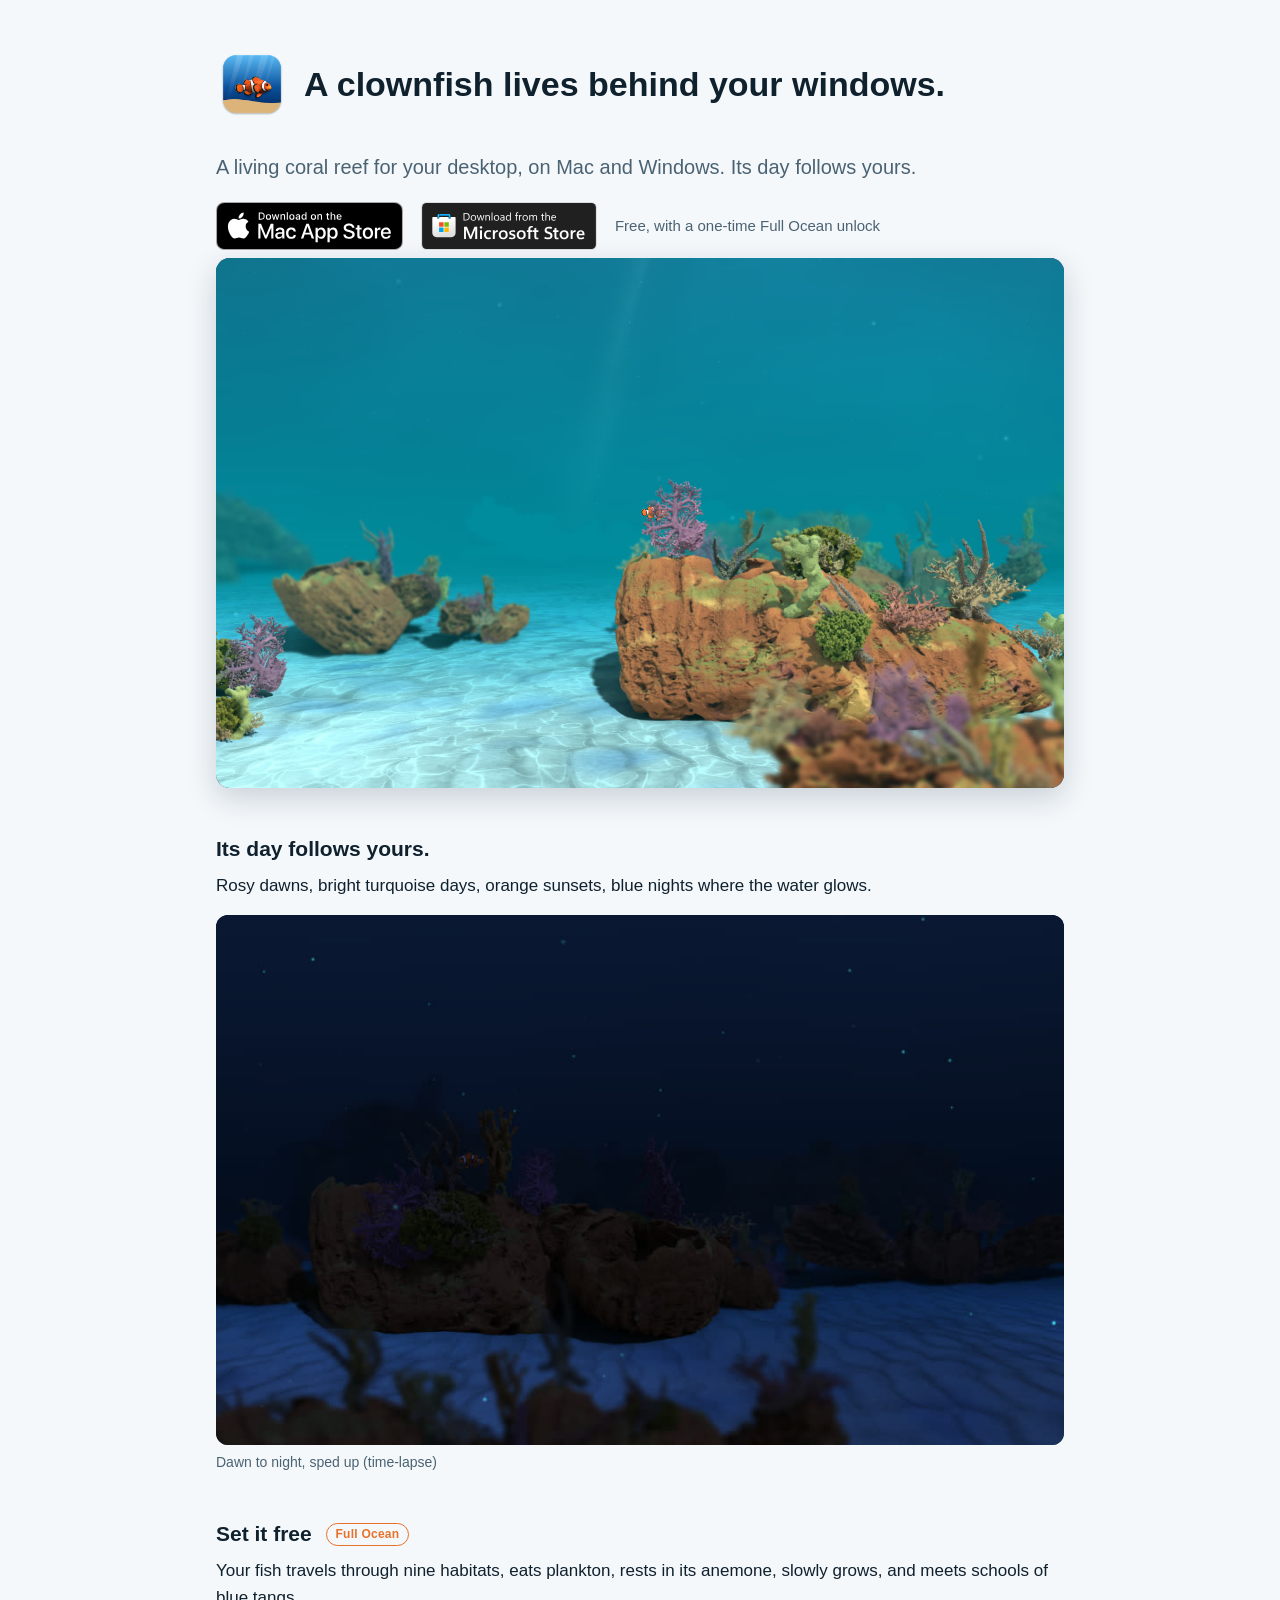
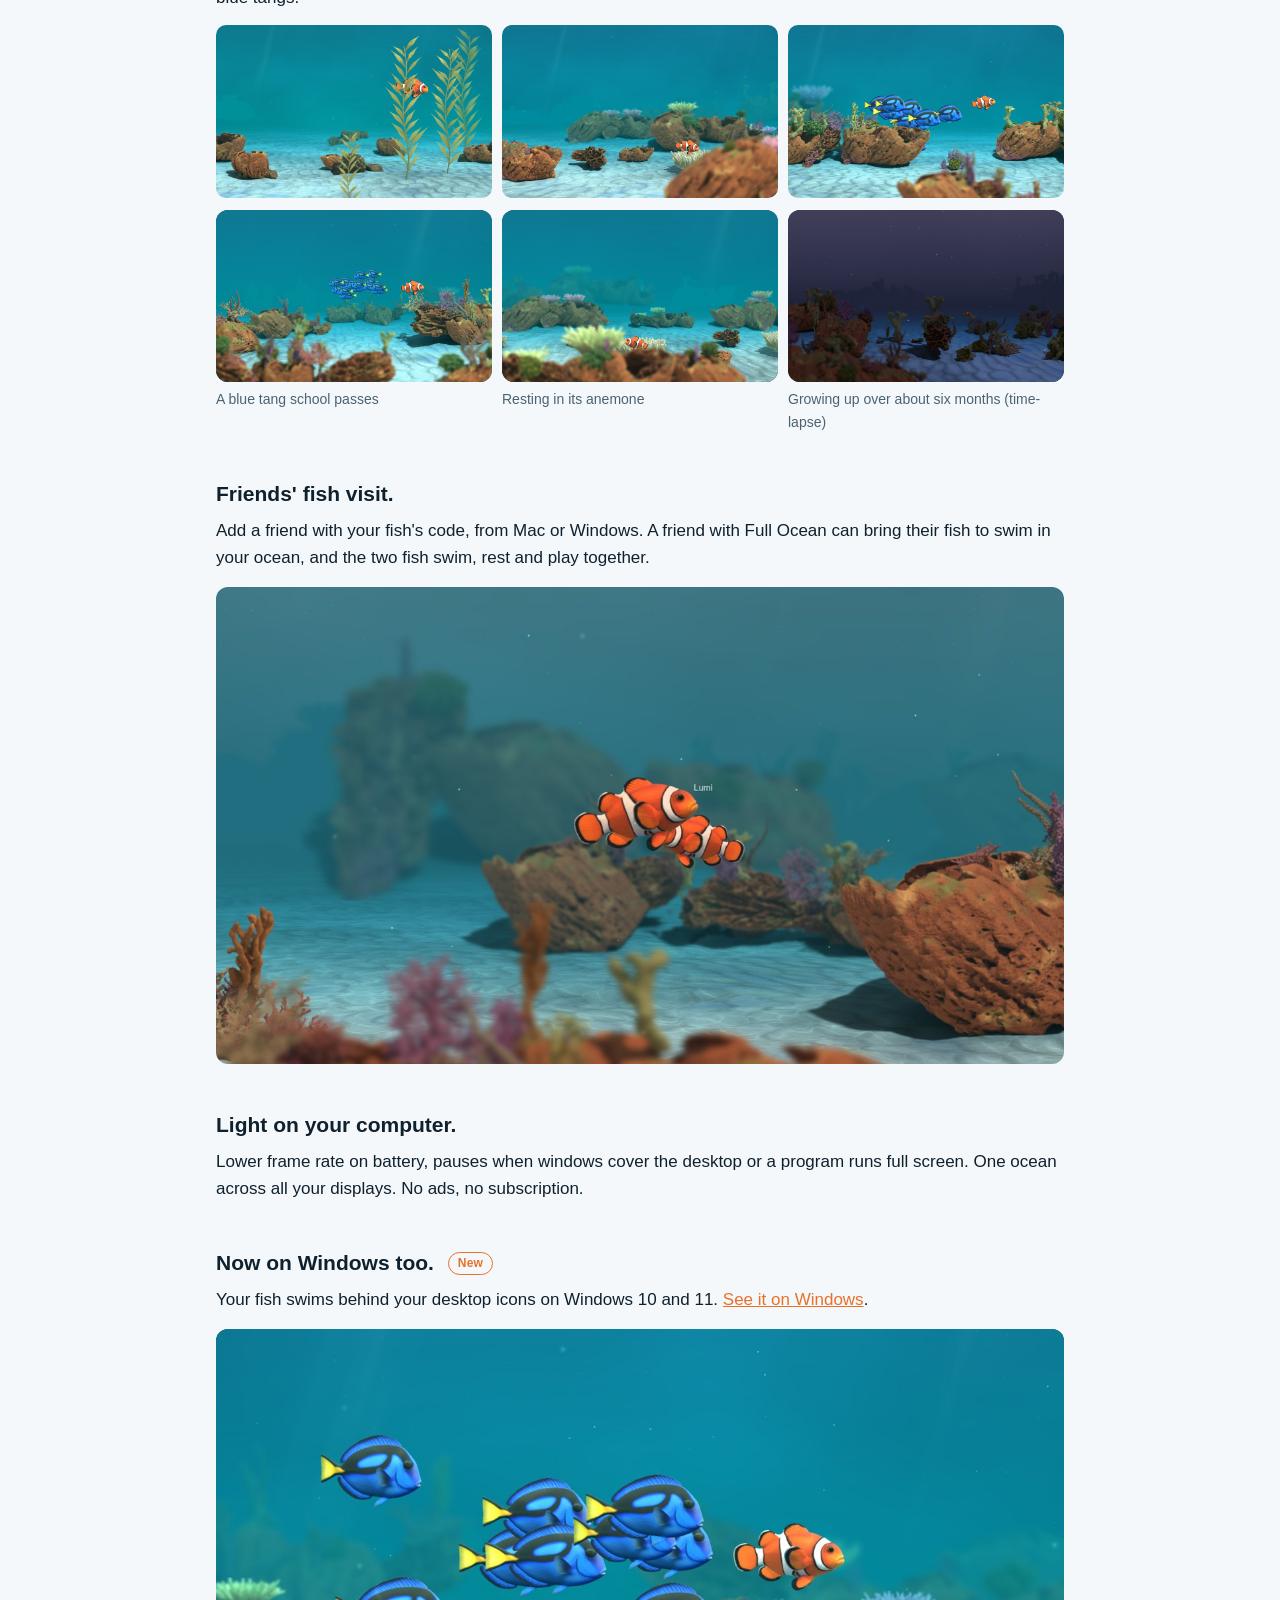
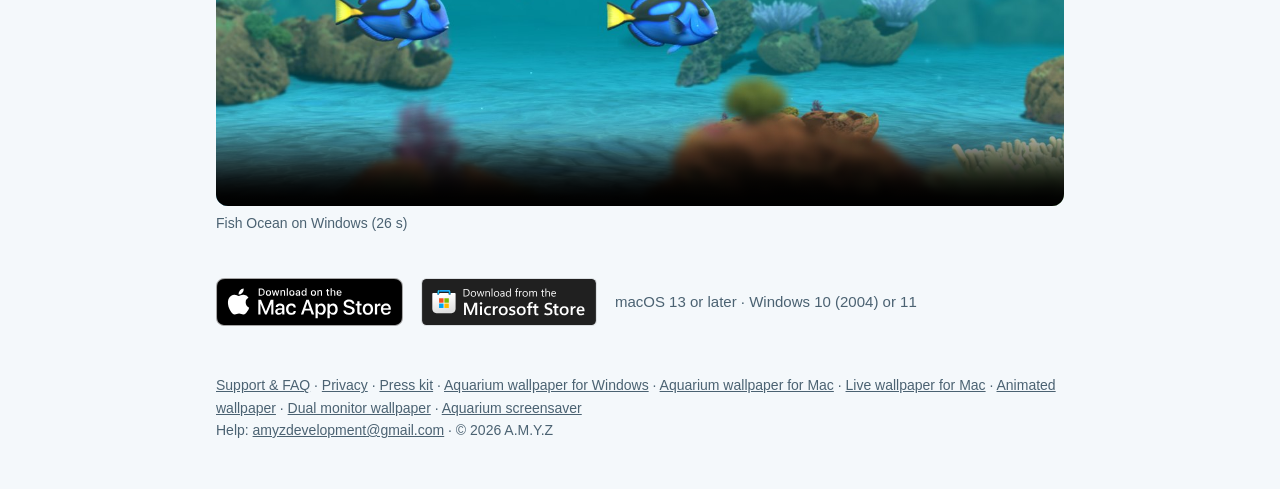
==== commit 8f38b4c0: "Site: Fish Ocean on Windows (Microsoft Store badge, Windows page with trailer, friends section, pres" ====
--- a/index.html
+++ b/index.html
@@ -1,8 +1,8 @@
 <!doctype html><html lang="en"><head><meta charset="utf-8"><meta name="viewport" content="width=device-width,initial-scale=1">
-<title>Fish Ocean: live aquarium wallpaper for Mac</title>
-<meta name="description" content="A clownfish lives in a coral reef behind your windows. A living wallpaper for macOS that follows your time of day. Free on the Mac App Store.">
+<title>Fish Ocean: live aquarium wallpaper and desktop pet for Mac and Windows</title>
+<meta name="description" content="A clownfish lives in a coral reef behind your windows. A living wallpaper and desktop pet for Mac and Windows that follows your time of day. Free on the Mac App Store and the Microsoft Store.">
 <meta property="og:title" content="Fish Ocean: a clownfish lives behind your windows">
-<meta property="og:description" content="A living coral reef for your Mac desktop. Its day follows yours. Free on the Mac App Store.">
+<meta property="og:description" content="A living coral reef for your desktop, on Mac and Windows. Its day follows yours. Free on the Mac App Store and the Microsoft Store.">
 <meta property="og:image" content="https://amityazdan.github.io/fishocean/img/hero-day.jpg">
 <meta property="og:type" content="website">
 <link rel="stylesheet" href="style.css"><link rel="icon" href="icon.png">
@@ -26,6 +26,7 @@
   footer a{color:var(--muted)}
   .cta .badge-dark{display:none}
   @media (prefers-color-scheme:dark){.cta .badge-light{display:none}.cta .badge-dark{display:block}}
+  .cta a.ms img{height:48px}
   @media (max-width:600px){h1{font-size:28px}.lead{font-size:18px}.row3{grid-template-columns:1fr}.row2{grid-template-columns:1fr}}
 </style><style>
 video{display:block;width:100%;height:auto;border-radius:12px;background:#0b3a4f}
@@ -38,12 +39,16 @@
 </head><body><main>
 
 <header><img src="icon.png" alt=""><div><h1>A clownfish lives behind your windows.</h1></div></header>
-<p class="lead">A living coral reef for your Mac desktop. Its day follows yours.</p>
+<p class="lead">A living coral reef for your desktop, on Mac and Windows. Its day follows yours.</p>
 
 <div class="cta">
     <a href="https://apps.apple.com/app/apple-store/id6816492901?pt=125300087&amp;ct=site-home&amp;mt=8" aria-label="Download Fish Ocean on the Mac App Store">
     <img class="badge-light" src="img/badge-mac-black.svg" alt="Download on the Mac App Store">
     <img class="badge-dark" src="img/badge-mac-white.svg" alt="Download on the Mac App Store">
+  </a>
+  <a class="ms" href="https://apps.microsoft.com/detail/9MXZR9DR9P82?cid=site-home" aria-label="Get Fish Ocean from the Microsoft Store">
+    <img class="badge-light" src="img/badge-ms-dark.svg" alt="Get it from Microsoft">
+    <img class="badge-dark" src="img/badge-ms-light.svg" alt="Get it from Microsoft">
   </a>
   <span>Free, with a one-time Full Ocean unlock</span>
 </div>
@@ -73,8 +78,20 @@
 
 
 <section>
-  <h2>Light on your Mac.</h2>
-  <p>Lower frame rate on battery, pauses when windows cover the desktop, live CPU and memory use in Settings. One ocean across all your displays. No ads, no subscription.</p>
+  <h2>Friends' fish visit.</h2>
+  <p>Add a friend with your fish's code, from Mac or Windows. A friend with Full Ocean can bring their fish to swim in your ocean, and the two fish swim, rest and play together.</p>
+  <figure class="clip"><img src="img/friends.jpg" alt="Two clownfish swimming together: a friend's fish, Lumi, visiting" width="1280" height="720" loading="lazy" style="width:100%;height:auto;border-radius:12px;display:block"></figure>
+</section>
+
+<section>
+  <h2>Light on your computer.</h2>
+  <p>Lower frame rate on battery, pauses when windows cover the desktop or a program runs full screen. One ocean across all your displays. No ads, no subscription.</p>
+</section>
+
+<section>
+  <h2>Now on Windows too. <span class="tag">New</span></h2>
+  <p>Your fish swims behind your desktop icons on Windows 10 and 11. <a href="aquarium-wallpaper-windows.html">See it on Windows</a>.</p>
+  <figure class="clip"><video src="img/windows-trailer.mp4" poster="img/windows-hero.jpg" width="1280" height="720" controls muted playsinline preload="none" aria-label="Fish Ocean on Windows: a 26-second trailer"></video><figcaption>Fish Ocean on Windows (26 s)</figcaption></figure>
 </section>
 
 <div class="cta">
@@ -82,11 +99,15 @@
     <img class="badge-light" src="img/badge-mac-black.svg" alt="Download on the Mac App Store">
     <img class="badge-dark" src="img/badge-mac-white.svg" alt="Download on the Mac App Store">
   </a>
-  <span>macOS 13 or later · Apple silicon and Intel</span>
+  <a class="ms" href="https://apps.microsoft.com/detail/9MXZR9DR9P82?cid=site-home-bottom" aria-label="Get Fish Ocean from the Microsoft Store">
+    <img class="badge-light" src="img/badge-ms-dark.svg" alt="Get it from Microsoft">
+    <img class="badge-dark" src="img/badge-ms-light.svg" alt="Get it from Microsoft">
+  </a>
+  <span>macOS 13 or later · Windows 10 (2004) or 11</span>
 </div>
 
 <footer>
-  <a href="support.html">Support &amp; FAQ</a> · <a href="privacy.html">Privacy</a> · <a href="press.html">Press kit</a> · <a href="aquarium-wallpaper-mac.html">Aquarium wallpaper for Mac</a> · <a href="live-wallpaper-mac.html">Live wallpaper for Mac</a> · <a href="animated-wallpaper-mac.html">Animated wallpaper</a> · <a href="dual-monitor-wallpaper-mac.html">Dual monitor wallpaper</a> · <a href="aquarium-screensaver-mac.html">Aquarium screensaver</a><br>
+  <a href="support.html">Support &amp; FAQ</a> · <a href="privacy.html">Privacy</a> · <a href="press.html">Press kit</a> · <a href="aquarium-wallpaper-windows.html">Aquarium wallpaper for Windows</a> · <a href="aquarium-wallpaper-mac.html">Aquarium wallpaper for Mac</a> · <a href="live-wallpaper-mac.html">Live wallpaper for Mac</a> · <a href="animated-wallpaper-mac.html">Animated wallpaper</a> · <a href="dual-monitor-wallpaper-mac.html">Dual monitor wallpaper</a> · <a href="aquarium-screensaver-mac.html">Aquarium screensaver</a><br>
   Help: <a href="mailto:amyzdevelopment@gmail.com">amyzdevelopment@gmail.com</a> · © 2026 A.M.Y.Z
 </footer>
 </main></body></html>
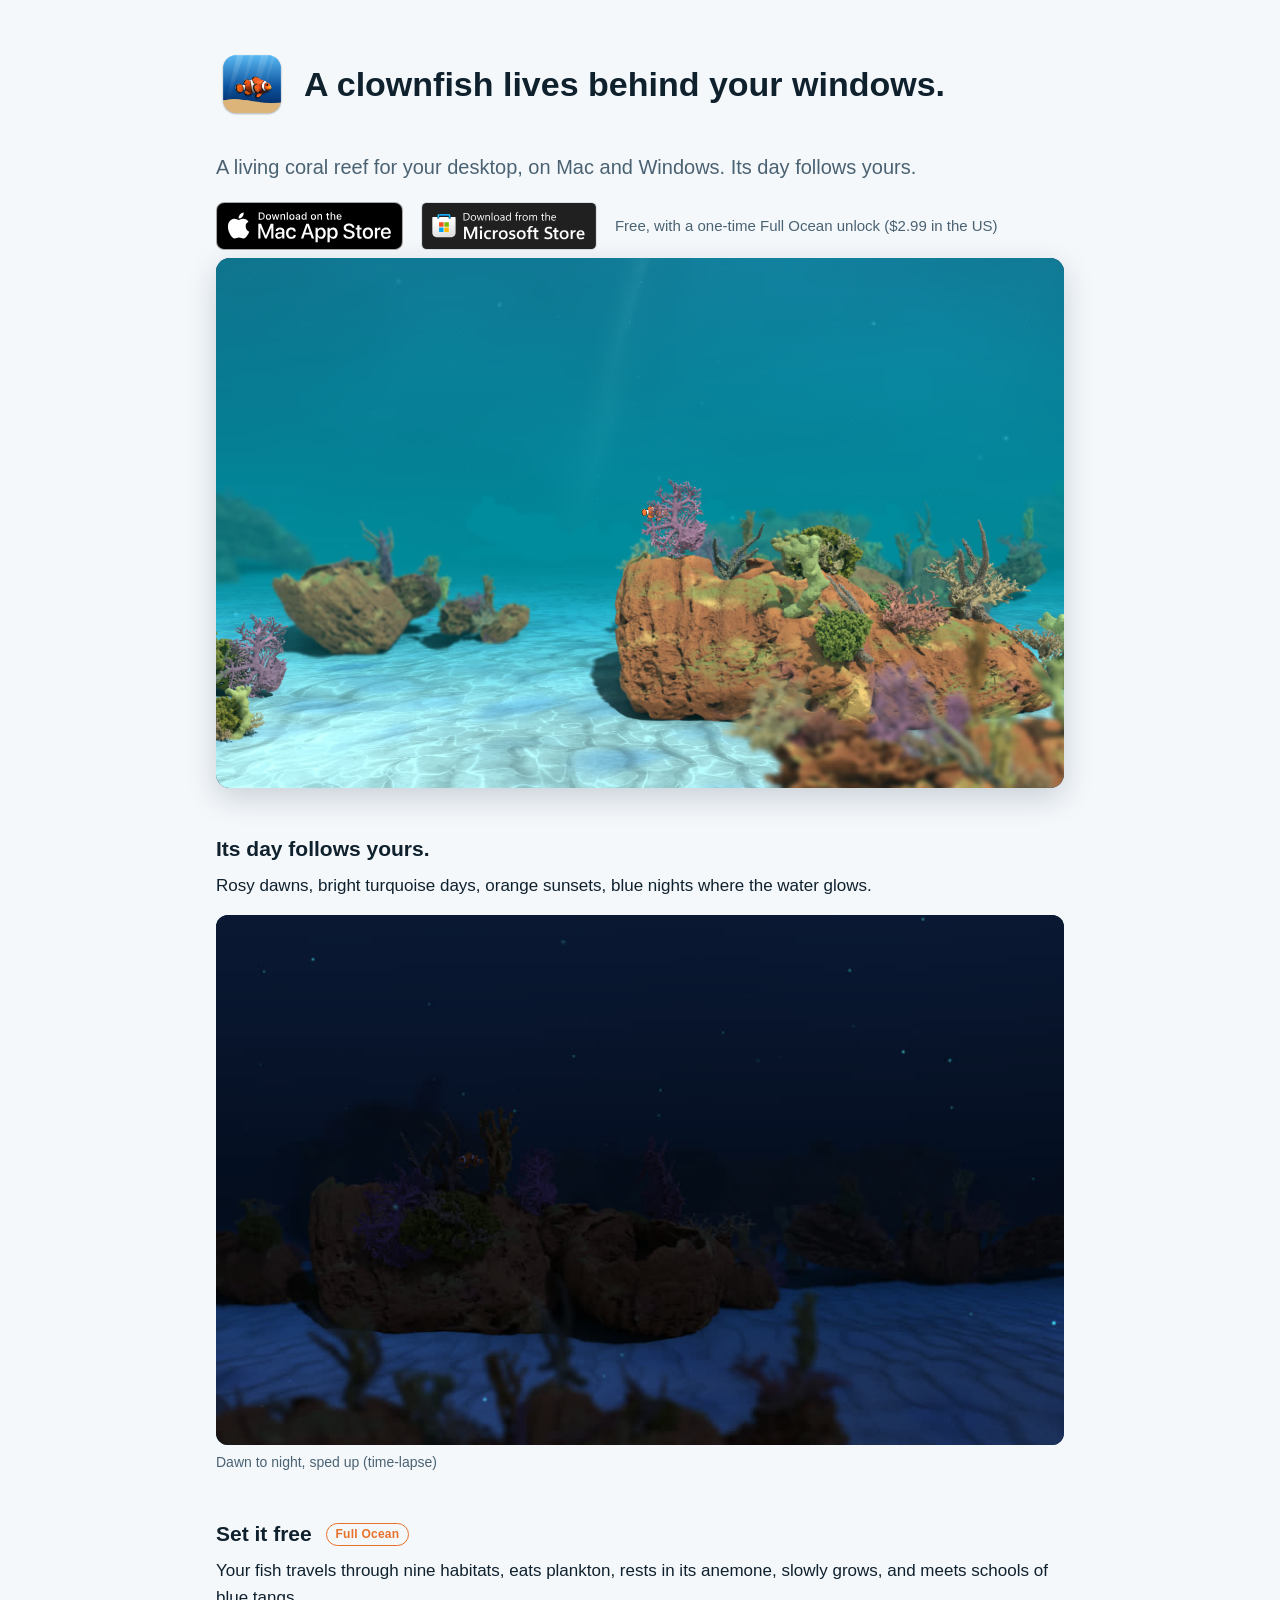
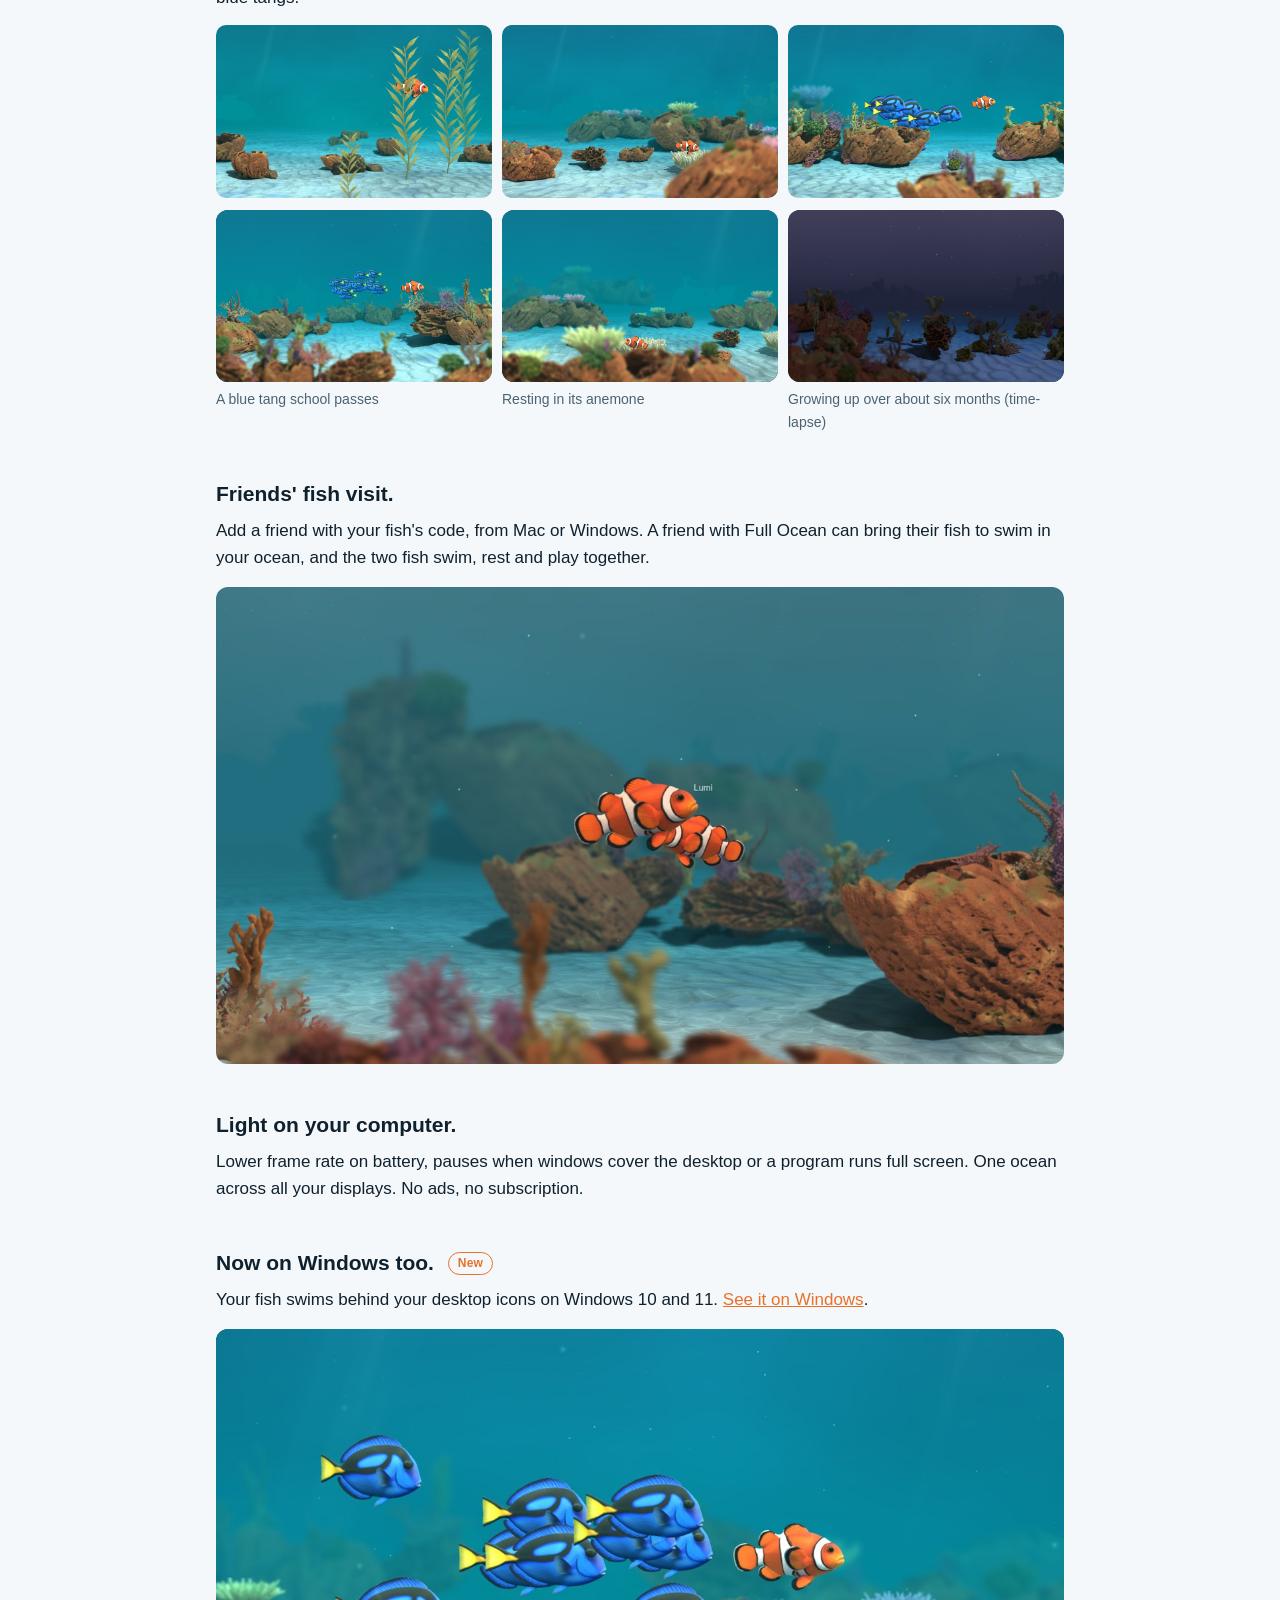
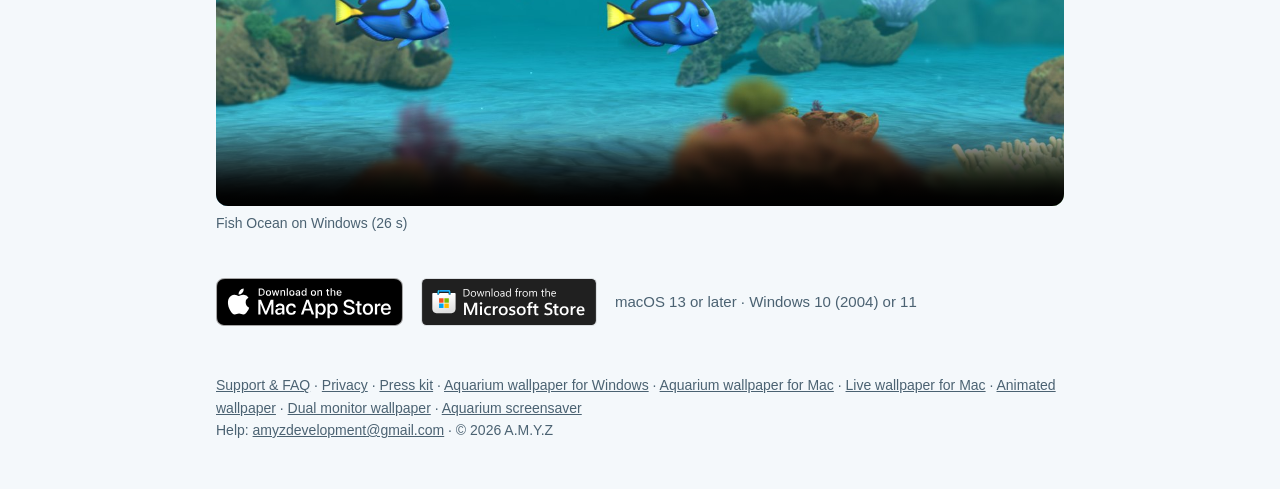
==== commit b6ce32be: "Site: Full Ocean's price on the home and Windows pages ($2.99 in the US, one-time) Co-Authored-By: C" ====
--- a/index.html
+++ b/index.html
@@ -50,7 +50,7 @@
     <img class="badge-light" src="img/badge-ms-dark.svg" alt="Get it from Microsoft">
     <img class="badge-dark" src="img/badge-ms-light.svg" alt="Get it from Microsoft">
   </a>
-  <span>Free, with a one-time Full Ocean unlock</span>
+  <span>Free, with a one-time Full Ocean unlock ($2.99 in the US)</span>
 </div>
 
 <figure class="hero"><video src="img/hero.mp4" poster="img/hero-poster.jpg" width="1600" height="1000" autoplay muted loop playsinline preload="metadata" aria-label="A young clownfish swimming over its home reef: the free version"></video></figure>
